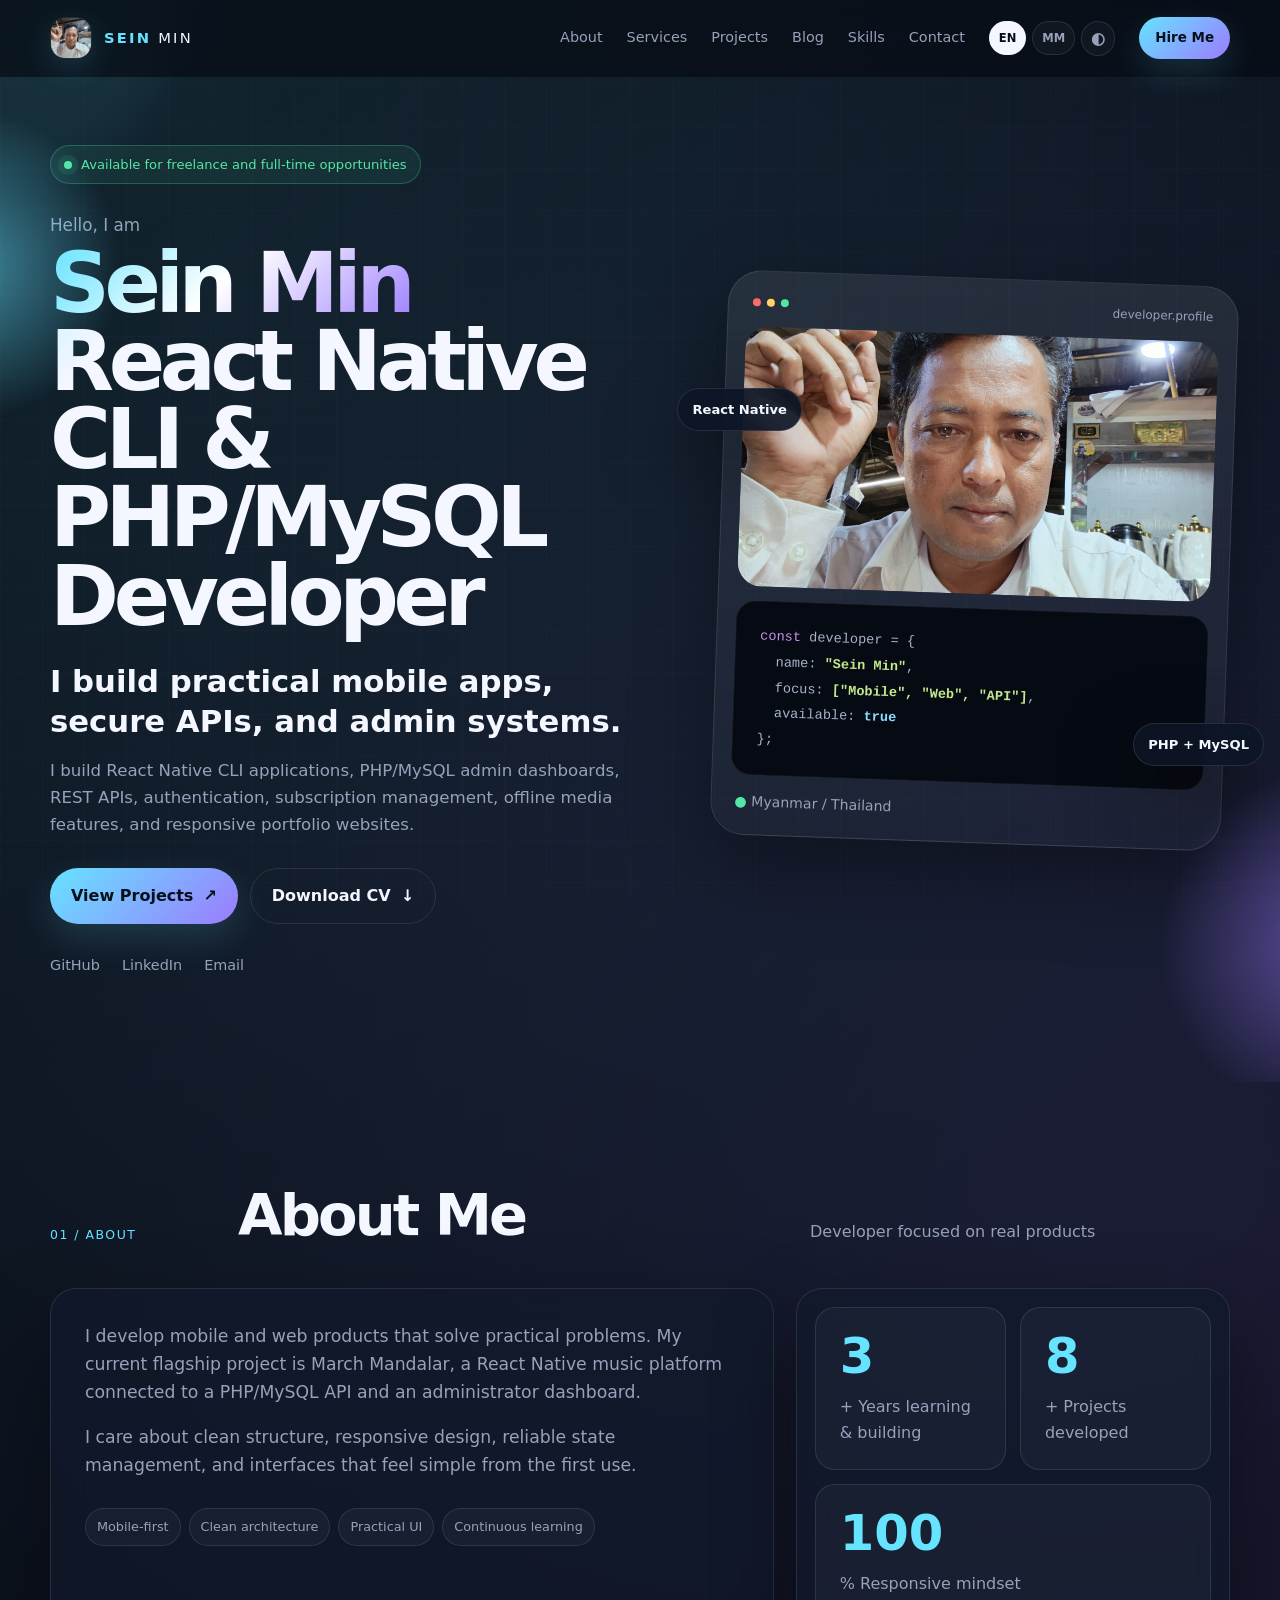
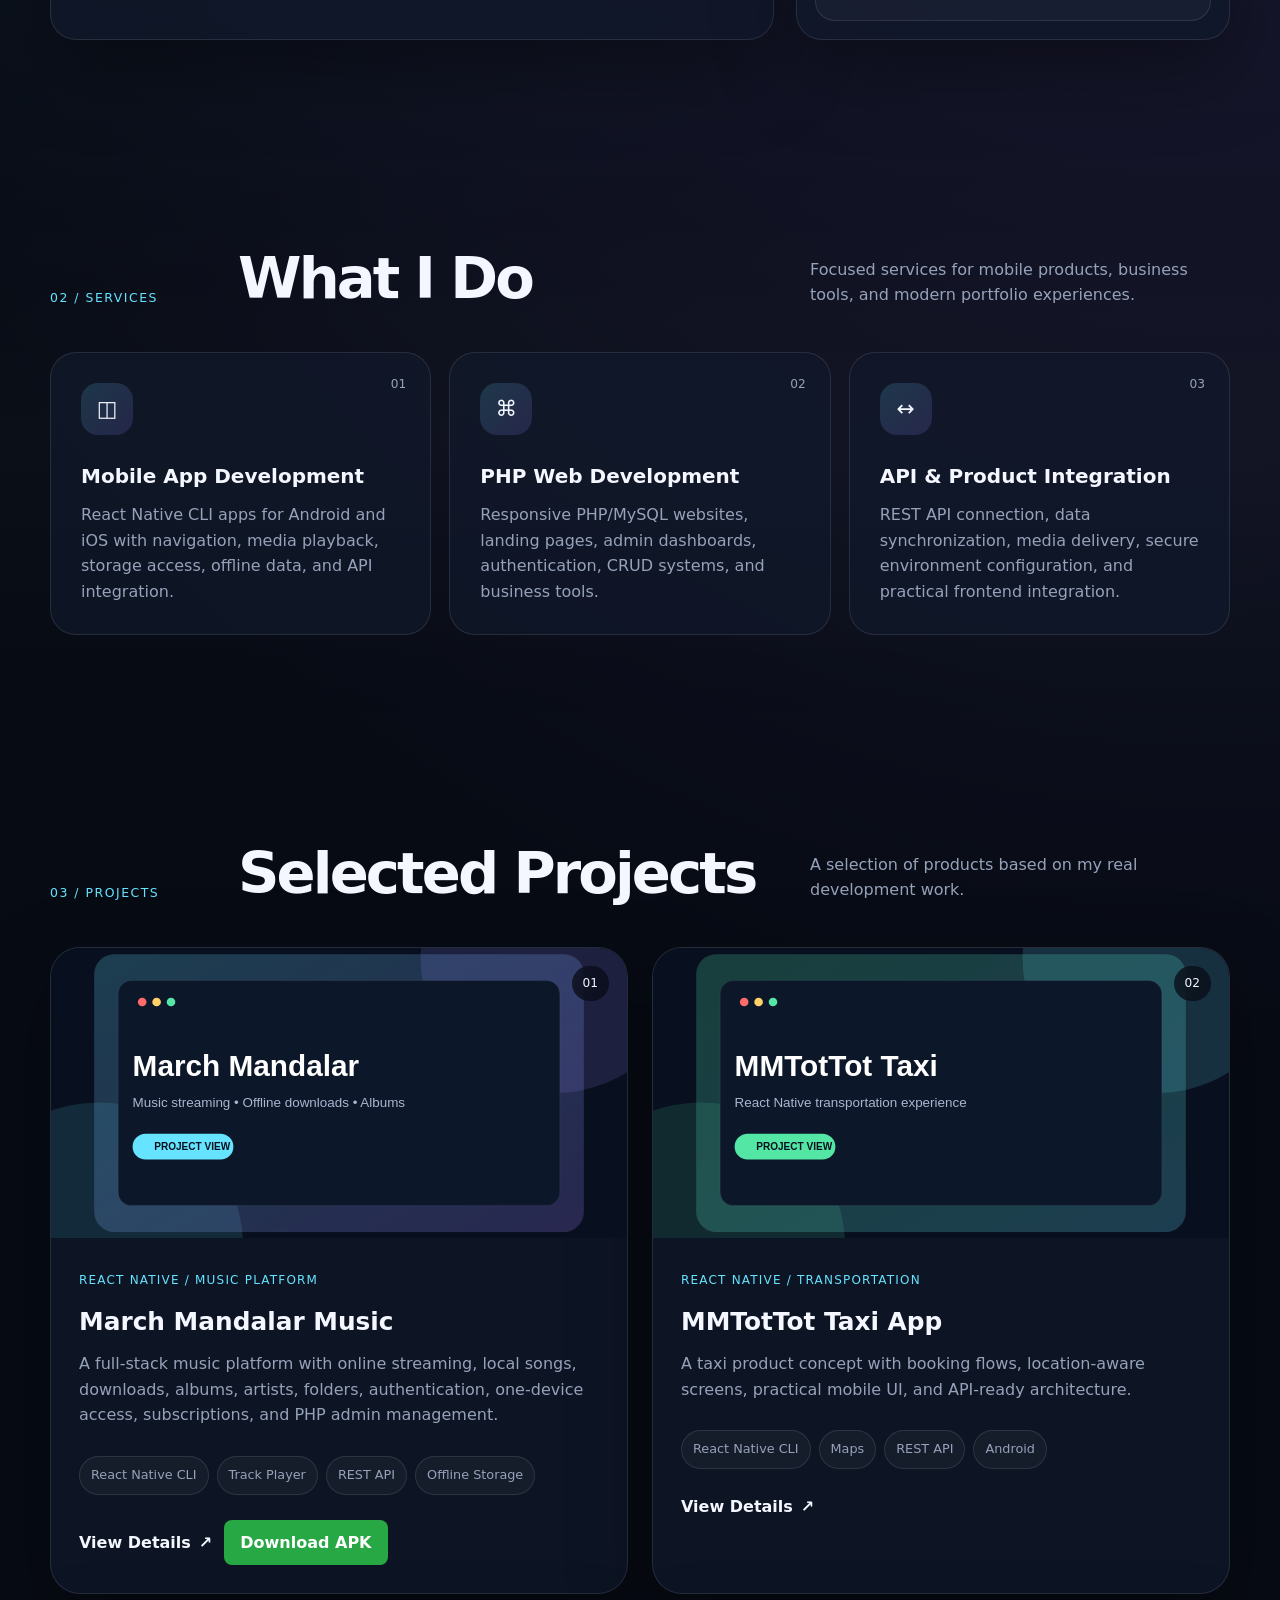
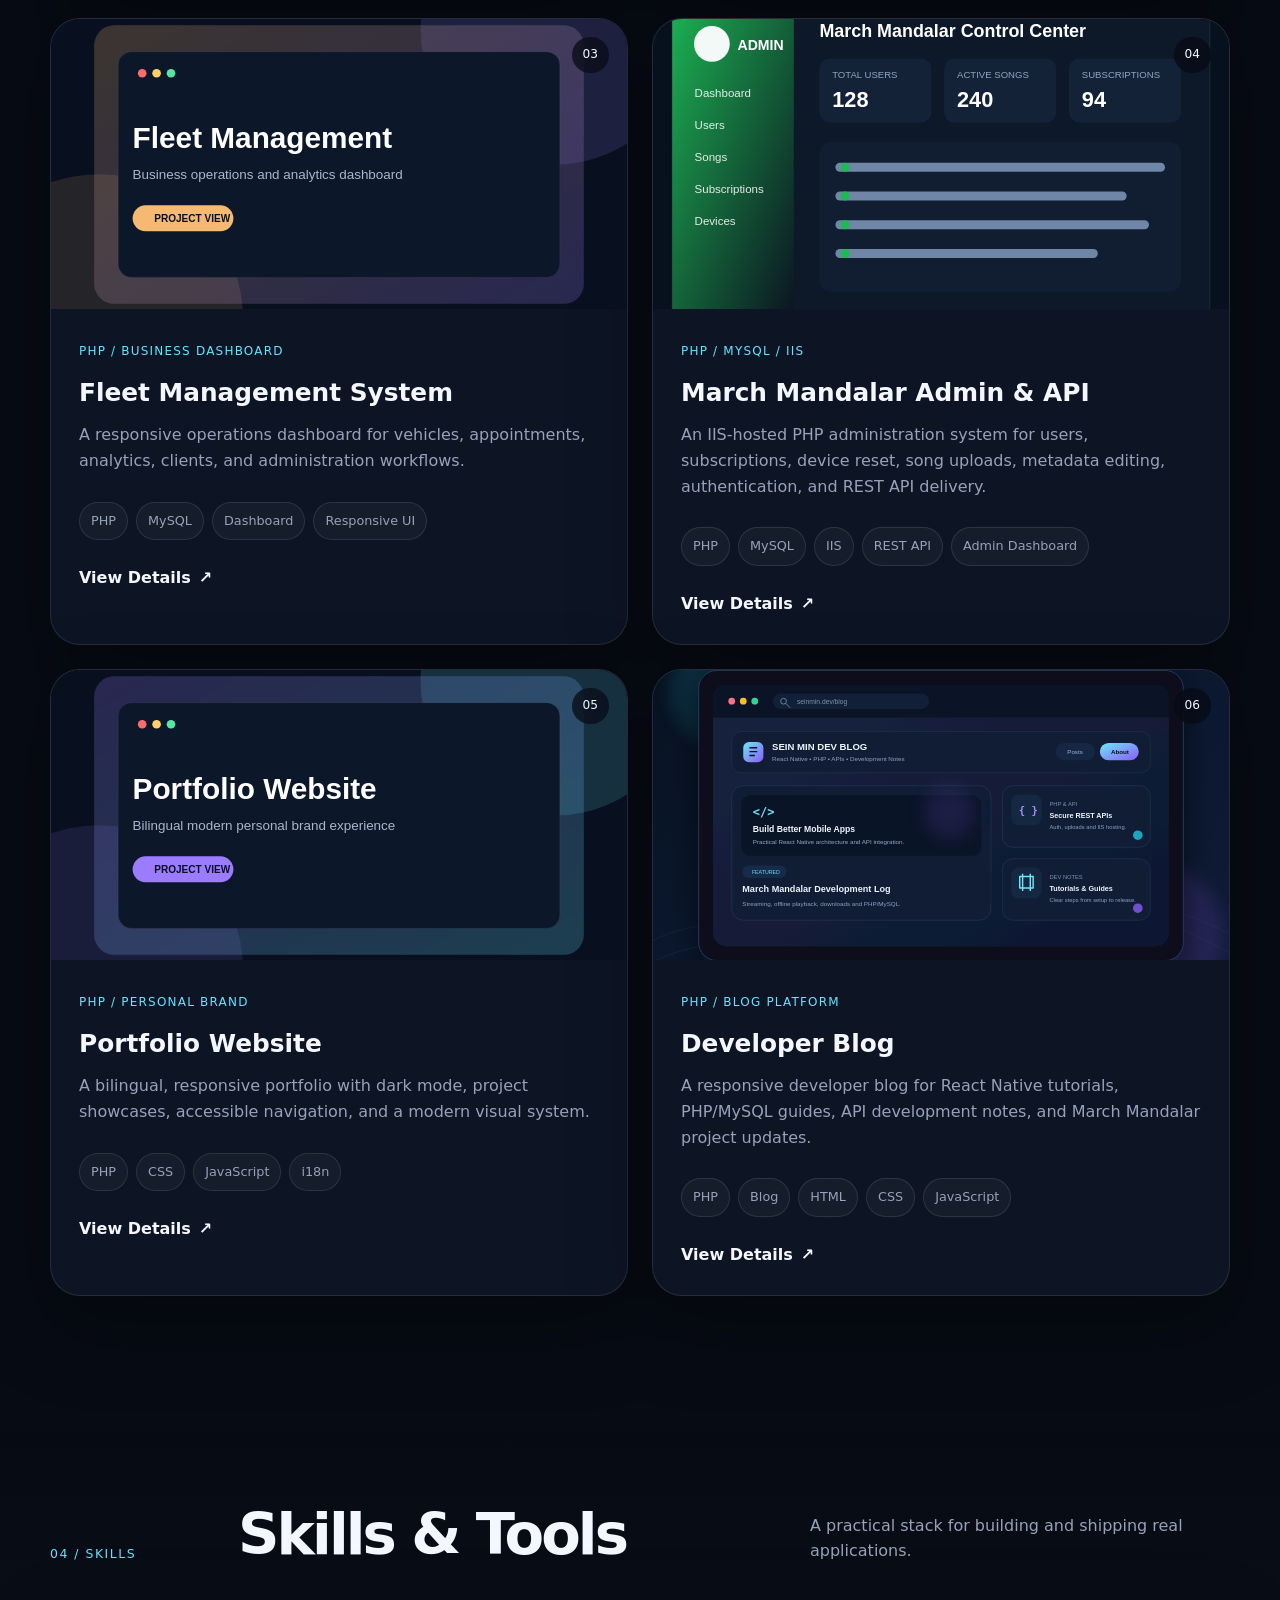
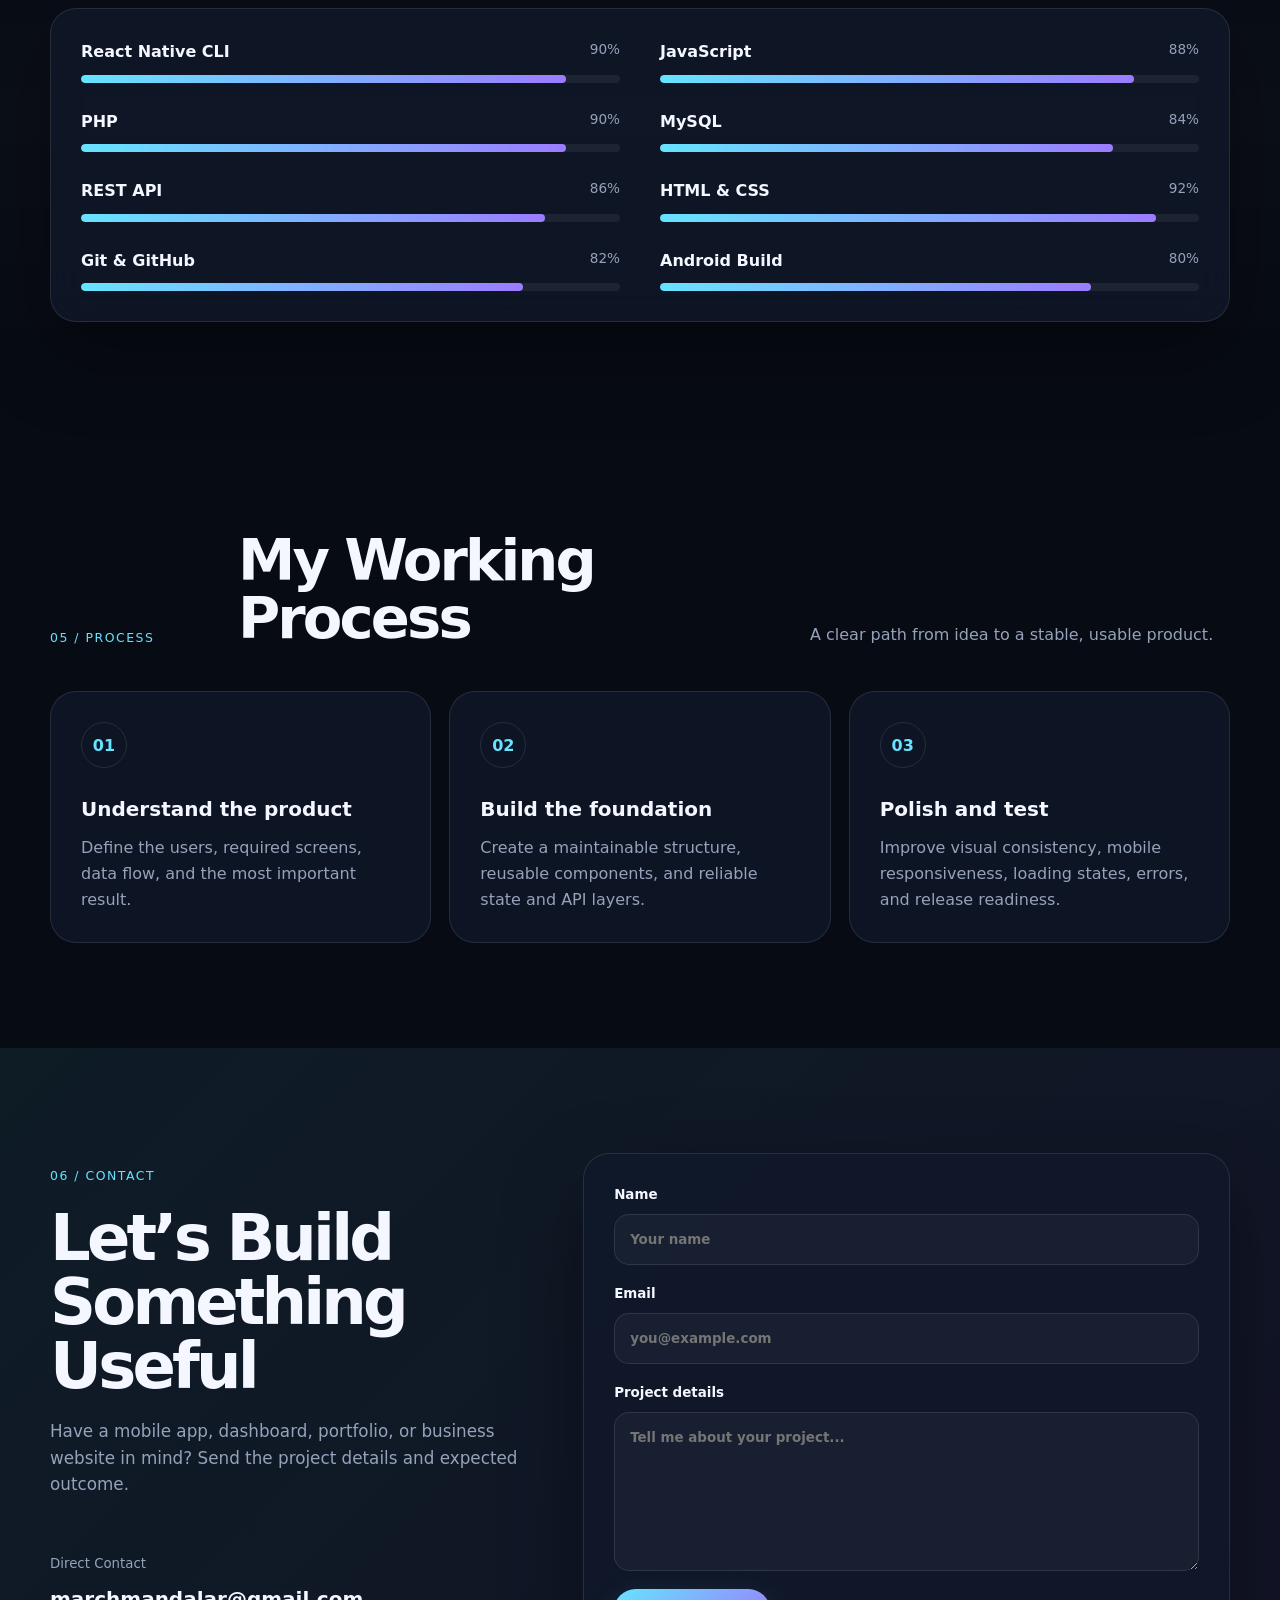
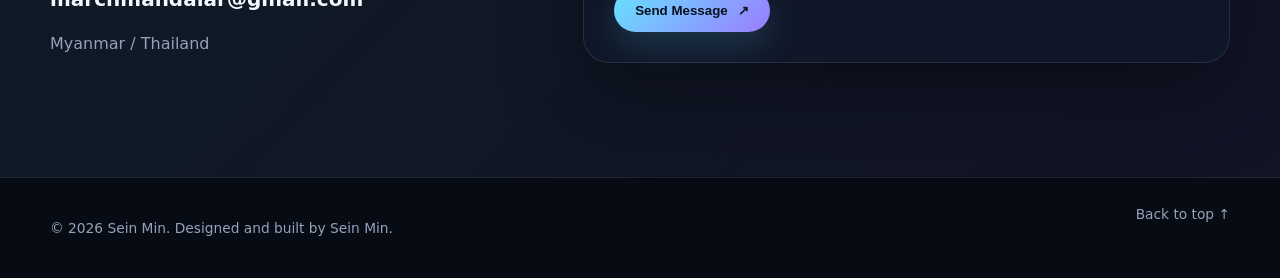
==== en.html @ 7fc7b50c "Initial portfolio website" ====
<!doctype html>
<html lang="en">
<head>
    <meta charset="utf-8">
    <meta name="viewport" content="width=device-width, initial-scale=1">
    <meta name="description" content="Sein Min - React Native and PHP developer portfolio.">
    <meta name="theme-color" content="#070b14">
    <title>Sein Min | Portfolio</title>
    <link rel="icon" href="assets/images/favicon.svg" type="image/svg+xml">
    <link rel="stylesheet" href="assets/css/style.css">
</head>
<body>
<div class="cursor-glow" aria-hidden="true"></div>
<div class="page-noise" aria-hidden="true"></div>
<header class="site-header" id="top">
    <div class="container nav-wrap">
        <a class="brand" href="#top" aria-label="Home">
            <span class="brand-avatar"><img src="assets/images/avatar.jpg" alt="Sein Min"></span>
            <span><strong>SEIN</strong> MIN</span>
        </a>
        <button class="menu-btn" type="button" aria-controls="mainNav" aria-expanded="false"><span></span><span></span><span></span><em>Menu</em></button>
        <nav class="main-nav" id="mainNav">
            <a href="#about">About</a>
            <a href="#services">Services</a>
            <a href="#projects">Projects</a>
            <a href="#projects">Blog</a>
            <a href="#skills">Skills</a>
            <a href="#contact">Contact</a>
            <div class="nav-tools">
                <a class="lang active" href="en.html">EN</a>
                <a class="lang " href="index.html">MM</a>
                <button class="theme-btn" id="themeBtn" type="button" aria-label="Theme">◐</button>
            </div>
            <a class="button button-small" href="#contact">Hire Me</a>
        </nav>
    </div>
</header>

<main>
    <section class="hero section-pad">
        <div class="hero-orb orb-one"></div><div class="hero-orb orb-two"></div>
        <div class="container hero-grid">
            <div class="hero-copy reveal">
                <div class="availability"><span></span>Available for freelance and full-time opportunities</div>
                <p class="hero-kicker">Hello, I am</p>
                <h1><span>Sein Min</span><br>React Native CLI &amp; PHP/MySQL Developer</h1>
                <h2>I build practical mobile apps, secure APIs, and admin systems.</h2>
                <p class="hero-description">I build React Native CLI applications, PHP/MySQL admin dashboards, REST APIs, authentication, subscription management, offline media features, and responsive portfolio websites.</p>
                <div class="hero-actions">
                    <a class="button" href="#projects">View Projects<span>↗</span></a>
                    <a class="button button-ghost" href="assets/files/sein-min-cv.txt" download>Download CV<span>↓</span></a>
                </div>
                <div class="social-row">
                    <a href="https://github.com" target="_blank" rel="noreferrer">GitHub</a>
                    <a href="https://www.linkedin.com" target="_blank" rel="noreferrer">LinkedIn</a>
                    <a href="mailto:marchmandalar@gmail.com">Email</a>
                </div>
            </div>
            <div class="hero-visual reveal delay-1">
                <div class="profile-card">
                    <div class="profile-top">
                        <span class="window-dots"><i></i><i></i><i></i></span>
                        <span>developer.profile</span>
                    </div>
                    <div class="profile-photo"><img src="assets/images/avatar.jpg" alt="Sein Min profile"></div>
                    <div class="code-card">
                        <p><span>const</span> developer = {</p>
                        <p>&nbsp;&nbsp;name: <b>"Sein Min"</b>,</p>
                        <p>&nbsp;&nbsp;focus: <b>["Mobile", "Web", "API"]</b>,</p>
                        <p>&nbsp;&nbsp;available: <strong>true</strong></p>
                        <p>};</p>
                    </div>
                    <div class="profile-location"><span>●</span> Myanmar / Thailand</div>
                </div>
                <div class="floating-chip chip-react">React Native</div>
                <div class="floating-chip chip-php">PHP + MySQL</div>
            </div>
        </div>
    </section>

    <section class="section-pad" id="about">
        <div class="container">
            <div class="section-heading reveal"><p>01 / About</p><h2>About Me</h2><span>Developer focused on real products</span></div>
            <div class="about-grid">
                <article class="glass-card about-copy reveal"><p>I develop mobile and web products that solve practical problems. My current flagship project is March Mandalar, a React Native music platform connected to a PHP/MySQL API and an administrator dashboard.</p><p>I care about clean structure, responsive design, reliable state management, and interfaces that feel simple from the first use.</p><div class="about-tags"><span>Mobile-first</span><span>Clean architecture</span><span>Practical UI</span><span>Continuous learning</span></div></article>
                <div class="stats-grid reveal delay-1">
                    <div class="stat-card"><strong data-count="3">0</strong><span>+ Years learning &amp; building</span></div>
                    <div class="stat-card"><strong data-count="8">0</strong><span>+ Projects developed</span></div>
                    <div class="stat-card wide"><strong data-count="100">0</strong><span>% Responsive mindset</span></div>
                </div>
            </div>
        </div>
    </section>

    <section class="section-pad section-tint" id="services">
        <div class="container"><div class="section-heading reveal"><p>02 / Services</p><h2>What I Do</h2><span>Focused services for mobile products, business tools, and modern portfolio experiences.</span></div>
            <div class="service-grid">
                <article class="service-card reveal"><div class="service-icon">◫</div><span>01</span><h3>Mobile App Development</h3><p>React Native CLI apps for Android and iOS with navigation, media playback, storage access, offline data, and API integration.</p></article>
                <article class="service-card reveal delay-1"><div class="service-icon">⌘</div><span>02</span><h3>PHP Web Development</h3><p>Responsive PHP/MySQL websites, landing pages, admin dashboards, authentication, CRUD systems, and business tools.</p></article>
                <article class="service-card reveal delay-2"><div class="service-icon">↔</div><span>03</span><h3>API &amp; Product Integration</h3><p>REST API connection, data synchronization, media delivery, secure environment configuration, and practical frontend integration.</p></article>
            </div>
        </div>
    </section>

    <section class="section-pad" id="projects">
        <div class="container"><div class="section-heading reveal"><p>03 / Projects</p><h2>Selected Projects</h2><span>A selection of products based on my real development work.</span></div>
            <div class="project-grid">
                            <article class="project-card reveal ">
                    <div class="project-image"><img src="assets/images/march-mandalar.svg" alt="March Mandalar Music preview"><div class="project-number">01</div></div>
                    <div class="project-content"><span class="project-category">React Native / Music Platform</span><h3>March Mandalar Music</h3><p>A full-stack music platform with online streaming, local songs, downloads, albums, artists, folders, authentication, one-device access, subscriptions, and PHP admin management.</p><div class="project-tags"><span>React Native CLI</span><span>Track Player</span><span>REST API</span><span>Offline Storage</span></div><a href="#contact">View Details <span>↗</span></a><a class="apk-btn" download href="assets/files/MarchPlayer.apk">Download APK</a></div>
                </article>
                            <article class="project-card reveal delay-1">
                    <div class="project-image"><img src="assets/images/mmtottot.svg" alt="MMTotTot Taxi App preview"><div class="project-number">02</div></div>
                    <div class="project-content"><span class="project-category">React Native / Transportation</span><h3>MMTotTot Taxi App</h3><p>A taxi product concept with booking flows, location-aware screens, practical mobile UI, and API-ready architecture.</p><div class="project-tags"><span>React Native CLI</span><span>Maps</span><span>REST API</span><span>Android</span></div><a href="#contact">View Details <span>↗</span></a></div>
                </article>
                            <article class="project-card reveal ">
                    <div class="project-image"><img src="assets/images/fleet.svg" alt="Fleet Management System preview"><div class="project-number">03</div></div>
                    <div class="project-content"><span class="project-category">PHP / Business Dashboard</span><h3>Fleet Management System</h3><p>A responsive operations dashboard for vehicles, appointments, analytics, clients, and administration workflows.</p><div class="project-tags"><span>PHP</span><span>MySQL</span><span>Dashboard</span><span>Responsive UI</span></div><a href="#contact">View Details <span>↗</span></a></div>
                </article>
                            <article class="project-card reveal delay-1">
                    <div class="project-image"><img src="assets/images/admin-dashboard.svg" alt="March Mandalar Admin &amp; API preview"><div class="project-number">04</div></div>
                    <div class="project-content"><span class="project-category">PHP / MySQL / IIS</span><h3>March Mandalar Admin &amp; API</h3><p>An IIS-hosted PHP administration system for users, subscriptions, device reset, song uploads, metadata editing, authentication, and REST API delivery.</p><div class="project-tags"><span>PHP</span><span>MySQL</span><span>IIS</span><span>REST API</span><span>Admin Dashboard</span></div><a href="#contact">View Details <span>↗</span></a></div>
                </article>
                            <article class="project-card reveal ">
                    <div class="project-image"><img src="assets/images/portfolio.svg" alt="Portfolio Website preview"><div class="project-number">05</div></div>
                    <div class="project-content"><span class="project-category">PHP / Personal Brand</span><h3>Portfolio Website</h3><p>A bilingual, responsive portfolio with dark mode, project showcases, accessible navigation, and a modern visual system.</p><div class="project-tags"><span>PHP</span><span>CSS</span><span>JavaScript</span><span>i18n</span></div><a href="#contact">View Details <span>↗</span></a></div>
                </article>
                            <article class="project-card reveal delay-1">
                    <div class="project-image"><img src="assets/images/blog.svg" alt="Developer Blog preview"><div class="project-number">06</div></div>
                    <div class="project-content"><span class="project-category">PHP / Blog Platform</span><h3>Developer Blog</h3><p>A responsive developer blog for React Native tutorials, PHP/MySQL guides, API development notes, and March Mandalar project updates.</p><div class="project-tags"><span>PHP</span><span>Blog</span><span>HTML</span><span>CSS</span><span>JavaScript</span></div><a href="#projects">View Details <span>↗</span></a></div>
                </article>
                        </div>
        </div>
    </section>

    <section class="section-pad section-tint" id="skills">
        <div class="container"><div class="section-heading reveal"><p>04 / Skills</p><h2>Skills &amp; Tools</h2><span>A practical stack for building and shipping real applications.</span></div>
            <div class="skills-panel reveal">
                <div class="skill-item"><div><strong>React Native CLI</strong><span>90%</span></div><div class="skill-track"><i data-width="90"></i></div></div><div class="skill-item"><div><strong>JavaScript</strong><span>88%</span></div><div class="skill-track"><i data-width="88"></i></div></div><div class="skill-item"><div><strong>PHP</strong><span>90%</span></div><div class="skill-track"><i data-width="90"></i></div></div><div class="skill-item"><div><strong>MySQL</strong><span>84%</span></div><div class="skill-track"><i data-width="84"></i></div></div><div class="skill-item"><div><strong>REST API</strong><span>86%</span></div><div class="skill-track"><i data-width="86"></i></div></div><div class="skill-item"><div><strong>HTML &amp; CSS</strong><span>92%</span></div><div class="skill-track"><i data-width="92"></i></div></div><div class="skill-item"><div><strong>Git &amp; GitHub</strong><span>82%</span></div><div class="skill-track"><i data-width="82"></i></div></div><div class="skill-item"><div><strong>Android Build</strong><span>80%</span></div><div class="skill-track"><i data-width="80"></i></div></div>            </div>
        </div>
    </section>

    <section class="section-pad">
        <div class="container"><div class="section-heading reveal"><p>05 / Process</p><h2>My Working Process</h2><span>A clear path from idea to a stable, usable product.</span></div>
            <div class="process-grid"><article class="process-card reveal"><b>01</b><h3>Understand the product</h3><p>Define the users, required screens, data flow, and the most important result.</p></article><article class="process-card reveal delay-1"><b>02</b><h3>Build the foundation</h3><p>Create a maintainable structure, reusable components, and reliable state and API layers.</p></article><article class="process-card reveal delay-2"><b>03</b><h3>Polish and test</h3><p>Improve visual consistency, mobile responsiveness, loading states, errors, and release readiness.</p></article></div>
        </div>
    </section>

    <section class="section-pad contact-section" id="contact">
        <div class="container contact-grid">
            <div class="contact-copy reveal"><p>06 / Contact</p><h2>Let’s Build Something Useful</h2><span>Have a mobile app, dashboard, portfolio, or business website in mind? Send the project details and expected outcome.</span><div class="direct-contact"><small>Direct Contact</small><a href="mailto:marchmandalar@gmail.com">marchmandalar@gmail.com</a><p>Myanmar / Thailand</p></div></div>
            <form class="contact-form reveal delay-1" action="mailto:marchmandalar@gmail.com" method="post" enctype="text/plain"><label>Name<input type="text" name="name" required placeholder="Your name"></label><label>Email<input type="email" name="email" required placeholder="you@example.com"></label><label>Project details<textarea name="message" rows="6" required placeholder="Tell me about your project..."></textarea></label><button class="button" type="submit">Send Message <span>↗</span></button></form>
        </div>
    </section>
</main>
<footer><div class="container footer-inner"><p>© 2026 Sein Min. Designed and built by Sein Min.</p><a href="#top">Back to top ↑</a></div></footer>
<script src="assets/js/app.js"></script>
</body>
</html>
---- assets/css/style.css ----
:root{--bg:#070b14;--bg2:#0b1120;--card:rgba(17,25,43,.72);--card2:#10182a;--text:#f4f7ff;--muted:#96a2ba;--line:rgba(255,255,255,.1);--primary:#66e3ff;--secondary:#9b7cff;--green:#53e6a5;--shadow:0 30px 80px rgba(0,0,0,.36);--radius:26px;--container:1180px}*{box-sizing:border-box}html{scroll-behavior:smooth}body{margin:0;background:radial-gradient(circle at 5% 0,rgba(102,227,255,.12),transparent 28%),radial-gradient(circle at 95% 18%,rgba(155,124,255,.13),transparent 26%),var(--bg);color:var(--text);font-family:Inter,"Segoe UI",system-ui,sans-serif;line-height:1.6;overflow-x:hidden}body.light{--bg:#edf4ff;--bg2:#e1ebfb;--card:rgba(255,255,255,.78);--card2:#fff;--text:#101b30;--muted:#586984;--line:rgba(16,27,48,.12);--shadow:0 24px 65px rgba(33,55,91,.14)}a{color:inherit;text-decoration:none}img{display:block;max-width:100%}.container{width:min(calc(100% - 32px),var(--container));margin:auto}.section-pad{padding:105px 0;position:relative}.page-noise{position:fixed;inset:0;pointer-events:none;opacity:.025;background-image:linear-gradient(rgba(255,255,255,.7) 1px,transparent 1px),linear-gradient(90deg,rgba(255,255,255,.7) 1px,transparent 1px);background-size:42px 42px;z-index:0}.cursor-glow{position:fixed;width:360px;height:360px;border-radius:50%;background:rgba(102,227,255,.055);filter:blur(18px);pointer-events:none;transform:translate(-50%,-50%);z-index:0}.site-header{position:fixed;top:0;left:0;right:0;z-index:50;background:rgba(7,11,20,.68);backdrop-filter:blur(20px);border-bottom:1px solid transparent;transition:.25s}.site-header.scrolled{border-color:var(--line);background:rgba(7,11,20,.88)}body.light .site-header,body.light .site-header.scrolled{background:rgba(237,244,255,.82)}.nav-wrap{min-height:76px;display:flex;align-items:center;justify-content:space-between;gap:24px}.brand{display:flex;align-items:center;gap:12px;font-size:.92rem;letter-spacing:.15em}.brand strong{color:var(--primary)}.brand-avatar{width:42px;height:42px;border-radius:15px;overflow:hidden;border:1px solid var(--line);box-shadow:0 10px 30px rgba(102,227,255,.16)}.brand-avatar img{width:100%;height:100%;object-fit:cover}.main-nav{display:flex;align-items:center;gap:24px}.main-nav>a:not(.button){font-size:.9rem;color:var(--muted);transition:.2s}.main-nav>a:hover{color:var(--text)}.nav-tools{display:flex;align-items:center;gap:6px}.lang,.theme-btn{border:1px solid var(--line);background:rgba(255,255,255,.035);color:var(--muted);border-radius:999px;padding:7px 9px;font-size:.72rem;font-weight:800}.lang.active{background:var(--text);color:var(--bg)}.theme-btn{cursor:pointer;font-size:1rem}.button{display:inline-flex;align-items:center;justify-content:center;gap:10px;border:0;border-radius:999px;padding:14px 21px;background:linear-gradient(135deg,var(--primary),var(--secondary));color:#08101c;font-weight:800;box-shadow:0 13px 35px rgba(102,227,255,.16);cursor:pointer;transition:transform .2s,box-shadow .2s}.button:hover{transform:translateY(-3px);box-shadow:0 18px 42px rgba(102,227,255,.24)}.button-small{padding:10px 16px!important;font-size:.84rem}.button-ghost{background:transparent;color:var(--text);border:1px solid var(--line);box-shadow:none}.menu-btn{display:none}.hero{min-height:100vh;display:flex;align-items:center;padding-top:145px;overflow:hidden}.hero-grid{display:grid;grid-template-columns:1.08fr .92fr;gap:70px;align-items:center}.hero-orb{position:absolute;border-radius:50%;filter:blur(4px);opacity:.55}.orb-one{width:330px;height:330px;background:radial-gradient(circle,var(--primary),transparent 67%);left:-200px;top:100px}.orb-two{width:380px;height:380px;background:radial-gradient(circle,var(--secondary),transparent 68%);right:-250px;bottom:-50px}.availability{display:inline-flex;align-items:center;gap:9px;border:1px solid rgba(83,230,165,.25);background:rgba(83,230,165,.08);color:var(--green);padding:8px 13px;border-radius:999px;font-size:.82rem}.availability span{width:8px;height:8px;border-radius:50%;background:var(--green);box-shadow:0 0 0 6px rgba(83,230,165,.1)}.hero-kicker{margin:28px 0 6px;color:var(--muted);font-size:1.05rem}.hero h1{font-size:clamp(3.2rem,6.5vw,6.3rem);line-height:.94;letter-spacing:-.065em;margin:0}.hero h1 span{background:linear-gradient(135deg,var(--primary),#fff 48%,var(--secondary));-webkit-background-clip:text;color:transparent}.hero h2{font-size:clamp(1.35rem,2.4vw,2rem);line-height:1.3;max-width:650px;margin:26px 0 12px}.hero-description{max-width:680px;color:var(--muted);font-size:1.04rem}.hero-actions{display:flex;gap:12px;flex-wrap:wrap;margin-top:30px}.social-row{display:flex;gap:22px;margin-top:30px;color:var(--muted);font-size:.9rem}.social-row a:hover{color:var(--primary)}.hero-visual{position:relative}.profile-card{position:relative;padding:18px;border:1px solid var(--line);background:linear-gradient(180deg,rgba(255,255,255,.08),rgba(255,255,255,.025));border-radius:34px;box-shadow:var(--shadow);transform:rotate(2deg)}.profile-top{display:flex;align-items:center;justify-content:space-between;padding:3px 6px 15px;color:var(--muted);font-size:.75rem}.window-dots{display:flex;gap:6px}.window-dots i{display:block;width:8px;height:8px;border-radius:50%;background:#ff6b6b}.window-dots i:nth-child(2){background:#ffd166}.window-dots i:nth-child(3){background:#53e6a5}.profile-photo{height:260px;border-radius:24px;overflow:hidden;background:linear-gradient(135deg,rgba(102,227,255,.25),rgba(155,124,255,.2))}.profile-photo img{width:100%;height:100%;object-fit:cover}.code-card{margin-top:14px;padding:20px;border-radius:20px;background:#060a12;border:1px solid rgba(255,255,255,.08);font-family:Consolas,monospace;font-size:.85rem;color:#a7b3ca}.code-card p{margin:4px}.code-card span{color:#c792ea}.code-card b{color:#c3e88d}.code-card strong{color:#89ddff}.profile-location{padding:15px 5px 4px;color:var(--muted);font-size:.88rem}.profile-location span{color:var(--green)}.floating-chip{position:absolute;padding:10px 14px;border-radius:999px;background:rgba(14,22,39,.92);border:1px solid var(--line);box-shadow:var(--shadow);font-size:.82rem;font-weight:800}.chip-react{left:-42px;top:110px}.chip-php{right:-34px;bottom:78px}.section-heading{display:grid;grid-template-columns:160px 1fr minmax(260px,420px);gap:28px;align-items:end;margin-bottom:44px}.section-heading p{margin:0;color:var(--primary);font-size:.78rem;letter-spacing:.12em;text-transform:uppercase}.section-heading h2{margin:0;font-size:clamp(2.2rem,4.5vw,4rem);letter-spacing:-.05em;line-height:1}.section-heading span{color:var(--muted)}.about-grid{display:grid;grid-template-columns:1.25fr .75fr;gap:22px}.glass-card,.stats-grid,.skills-panel{border:1px solid var(--line);background:var(--card);backdrop-filter:blur(18px);border-radius:var(--radius);box-shadow:var(--shadow)}.about-copy{padding:34px}.about-copy p{font-size:1.08rem;color:var(--muted);margin:0 0 18px}.about-tags,.project-tags{display:flex;flex-wrap:wrap;gap:8px;margin-top:28px}.about-tags span,.project-tags span{padding:8px 11px;border-radius:999px;border:1px solid var(--line);background:rgba(255,255,255,.035);font-size:.8rem;color:var(--muted)}.stats-grid{padding:18px;display:grid;grid-template-columns:1fr 1fr;gap:14px}.stat-card{min-height:160px;border-radius:20px;border:1px solid var(--line);background:rgba(255,255,255,.03);display:flex;flex-direction:column;justify-content:center;padding:24px}.stat-card.wide{grid-column:1/-1;min-height:120px}.stat-card strong{font-size:3.1rem;line-height:1;color:var(--primary)}.stat-card span{margin-top:12px;color:var(--muted)}.section-tint{background:linear-gradient(180deg,transparent,rgba(255,255,255,.018),transparent)}.service-grid,.process-grid{display:grid;grid-template-columns:repeat(3,1fr);gap:18px}.service-card,.process-card{position:relative;padding:30px;border-radius:var(--radius);border:1px solid var(--line);background:var(--card);overflow:hidden;transition:.25s}.service-card:hover,.process-card:hover{transform:translateY(-7px);border-color:rgba(102,227,255,.3)}.service-card>span{position:absolute;right:24px;top:22px;color:var(--muted);font-size:.76rem}.service-icon{width:52px;height:52px;border-radius:17px;display:grid;place-items:center;background:linear-gradient(135deg,rgba(102,227,255,.16),rgba(155,124,255,.16));font-size:1.35rem}.service-card h3,.process-card h3{font-size:1.25rem;margin:25px 0 10px}.service-card p,.process-card p{color:var(--muted);margin:0}.project-grid{display:grid;grid-template-columns:1fr 1fr;gap:24px}.project-card{border:1px solid var(--line);border-radius:30px;background:var(--card);overflow:hidden;box-shadow:var(--shadow);transition:.25s}.project-card:hover{transform:translateY(-6px);border-color:rgba(102,227,255,.3)}.project-image{height:290px;position:relative;overflow:hidden;background:var(--card2)}.project-image img{width:100%;height:100%;object-fit:cover;transition:transform .5s}.project-card:hover .project-image img{transform:scale(1.035)}.project-number{position:absolute;right:18px;top:18px;border-radius:999px;padding:8px 11px;background:rgba(7,11,20,.72);backdrop-filter:blur(10px);font-size:.76rem}.project-content{padding:28px}.project-category{color:var(--primary);font-size:.75rem;text-transform:uppercase;letter-spacing:.1em}.project-content h3{font-size:1.55rem;margin:10px 0}.project-content p{color:var(--muted);margin:0}.project-content a{display:inline-flex;gap:8px;margin-top:25px;font-weight:800}.project-content a:hover{color:var(--primary)}.skills-panel{padding:30px;display:grid;grid-template-columns:1fr 1fr;gap:26px 40px}.skill-item>div:first-child{display:flex;justify-content:space-between;margin-bottom:10px}.skill-item span{color:var(--muted);font-size:.85rem}.skill-track{height:8px;border-radius:999px;background:rgba(255,255,255,.06);overflow:hidden}.skill-track i{display:block;width:0;height:100%;border-radius:inherit;background:linear-gradient(90deg,var(--primary),var(--secondary));transition:width 1.2s cubic-bezier(.2,.8,.2,1)}.process-card b{display:inline-flex;width:46px;height:46px;border-radius:50%;align-items:center;justify-content:center;border:1px solid var(--line);color:var(--primary)}.contact-section{background:linear-gradient(135deg,rgba(102,227,255,.08),rgba(155,124,255,.08))}.contact-grid{display:grid;grid-template-columns:.85fr 1.15fr;gap:55px;align-items:start}.contact-copy>p{color:var(--primary);font-size:.78rem;letter-spacing:.12em;text-transform:uppercase}.contact-copy h2{font-size:clamp(2.5rem,5vw,4.8rem);line-height:1;letter-spacing:-.06em;margin:20px 0}.contact-copy>span{color:var(--muted);font-size:1.05rem}.direct-contact{margin-top:55px}.direct-contact small{display:block;color:var(--muted);margin-bottom:8px}.direct-contact a{font-size:1.25rem;font-weight:800}.direct-contact a:hover{color:var(--primary)}.direct-contact p{color:var(--muted)}.contact-form{display:grid;gap:18px;padding:30px;border-radius:var(--radius);background:var(--card);border:1px solid var(--line);box-shadow:var(--shadow)}.contact-form label{display:grid;gap:8px;font-size:.84rem;font-weight:700}.contact-form input,.contact-form textarea{width:100%;border:1px solid var(--line);background:rgba(255,255,255,.035);border-radius:15px;padding:14px 15px;color:var(--text);font:inherit;outline:none}.contact-form input:focus,.contact-form textarea:focus{border-color:var(--primary);box-shadow:0 0 0 4px rgba(102,227,255,.08)}.contact-form .button{justify-self:start}footer{padding:25px 0;border-top:1px solid var(--line)}.footer-inner{display:flex;justify-content:space-between;gap:20px;color:var(--muted);font-size:.86rem}.footer-inner a:hover{color:var(--primary)}.reveal{opacity:0;transform:translateY(24px);transition:opacity .75s,transform .75s}.reveal.visible{opacity:1;transform:none}.delay-1{transition-delay:.12s}.delay-2{transition-delay:.24s}@media(max-width:980px){.main-nav{position:absolute;top:76px;left:16px;right:16px;display:none;flex-direction:column;align-items:stretch;padding:20px;background:var(--card2);border:1px solid var(--line);border-radius:22px;box-shadow:var(--shadow)}.main-nav.open{display:flex}.main-nav>a,.nav-tools{text-align:center;justify-content:center}.menu-btn{display:flex;align-items:center;flex-direction:column;gap:4px;border:0;background:none;color:var(--text);cursor:pointer}.menu-btn span{width:24px;height:2px;background:currentColor}.menu-btn em{font-size:.62rem;font-style:normal;color:var(--muted)}.hero-grid,.about-grid,.contact-grid{grid-template-columns:1fr}.hero-copy{text-align:center}.availability{justify-content:center}.hero-description{margin-left:auto;margin-right:auto}.hero-actions,.social-row{justify-content:center}.hero-visual{max-width:560px;margin:15px auto 0}.section-heading{grid-template-columns:1fr;gap:10px}.service-grid,.process-grid{grid-template-columns:1fr}.skills-panel{grid-template-columns:1fr}.project-image{height:250px}}@media(max-width:680px){.section-pad{padding:78px 0}.hero{padding-top:125px}.hero-grid{gap:45px}.hero h1{font-size:clamp(2.8rem,15vw,4.4rem)}.project-grid{grid-template-columns:1fr}.profile-card{transform:none}.floating-chip{display:none}.stats-grid{grid-template-columns:1fr}.stat-card.wide{grid-column:auto}.footer-inner{flex-direction:column;text-align:center}.section-heading h2{font-size:2.55rem}.project-image{height:220px}}

.apk-btn{display:inline-block;margin-left:12px;padding:10px 16px;border-radius:8px;background:#28a745;color:#fff;text-decoration:none;font-weight:600}
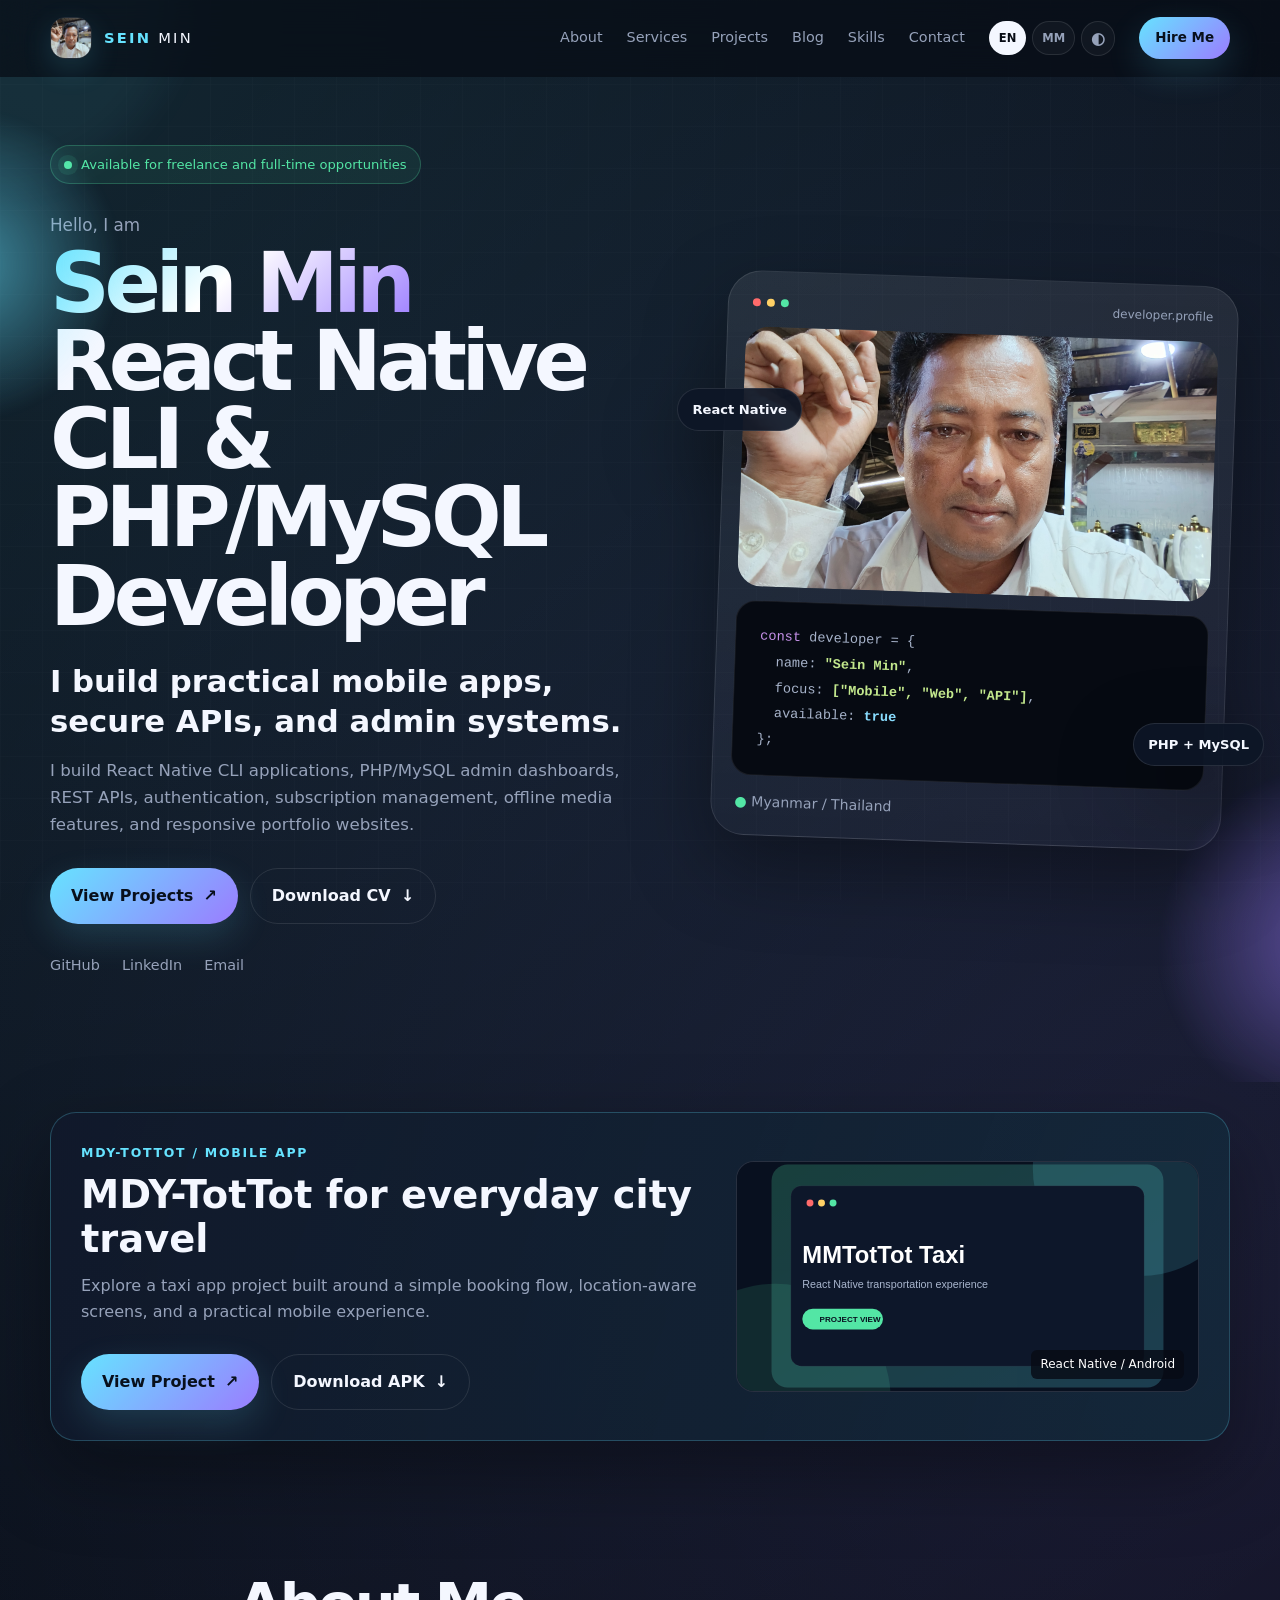
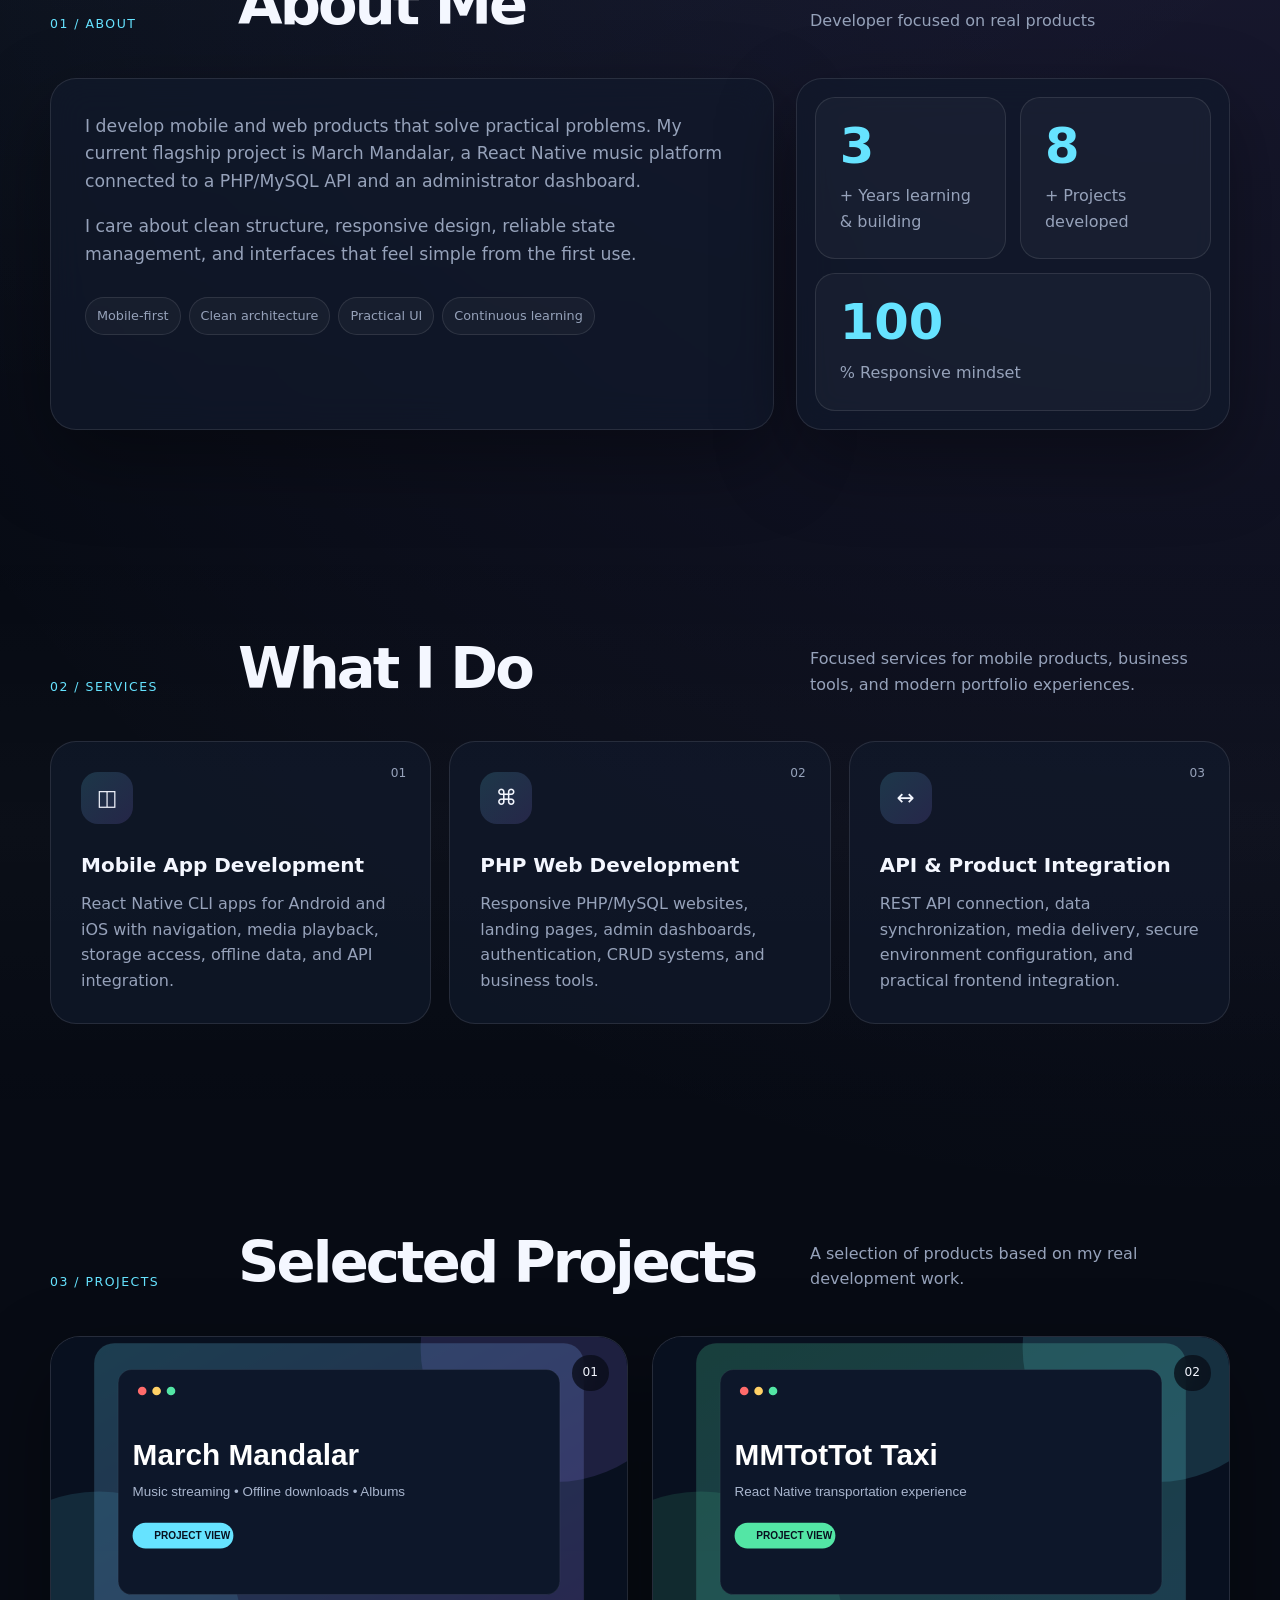
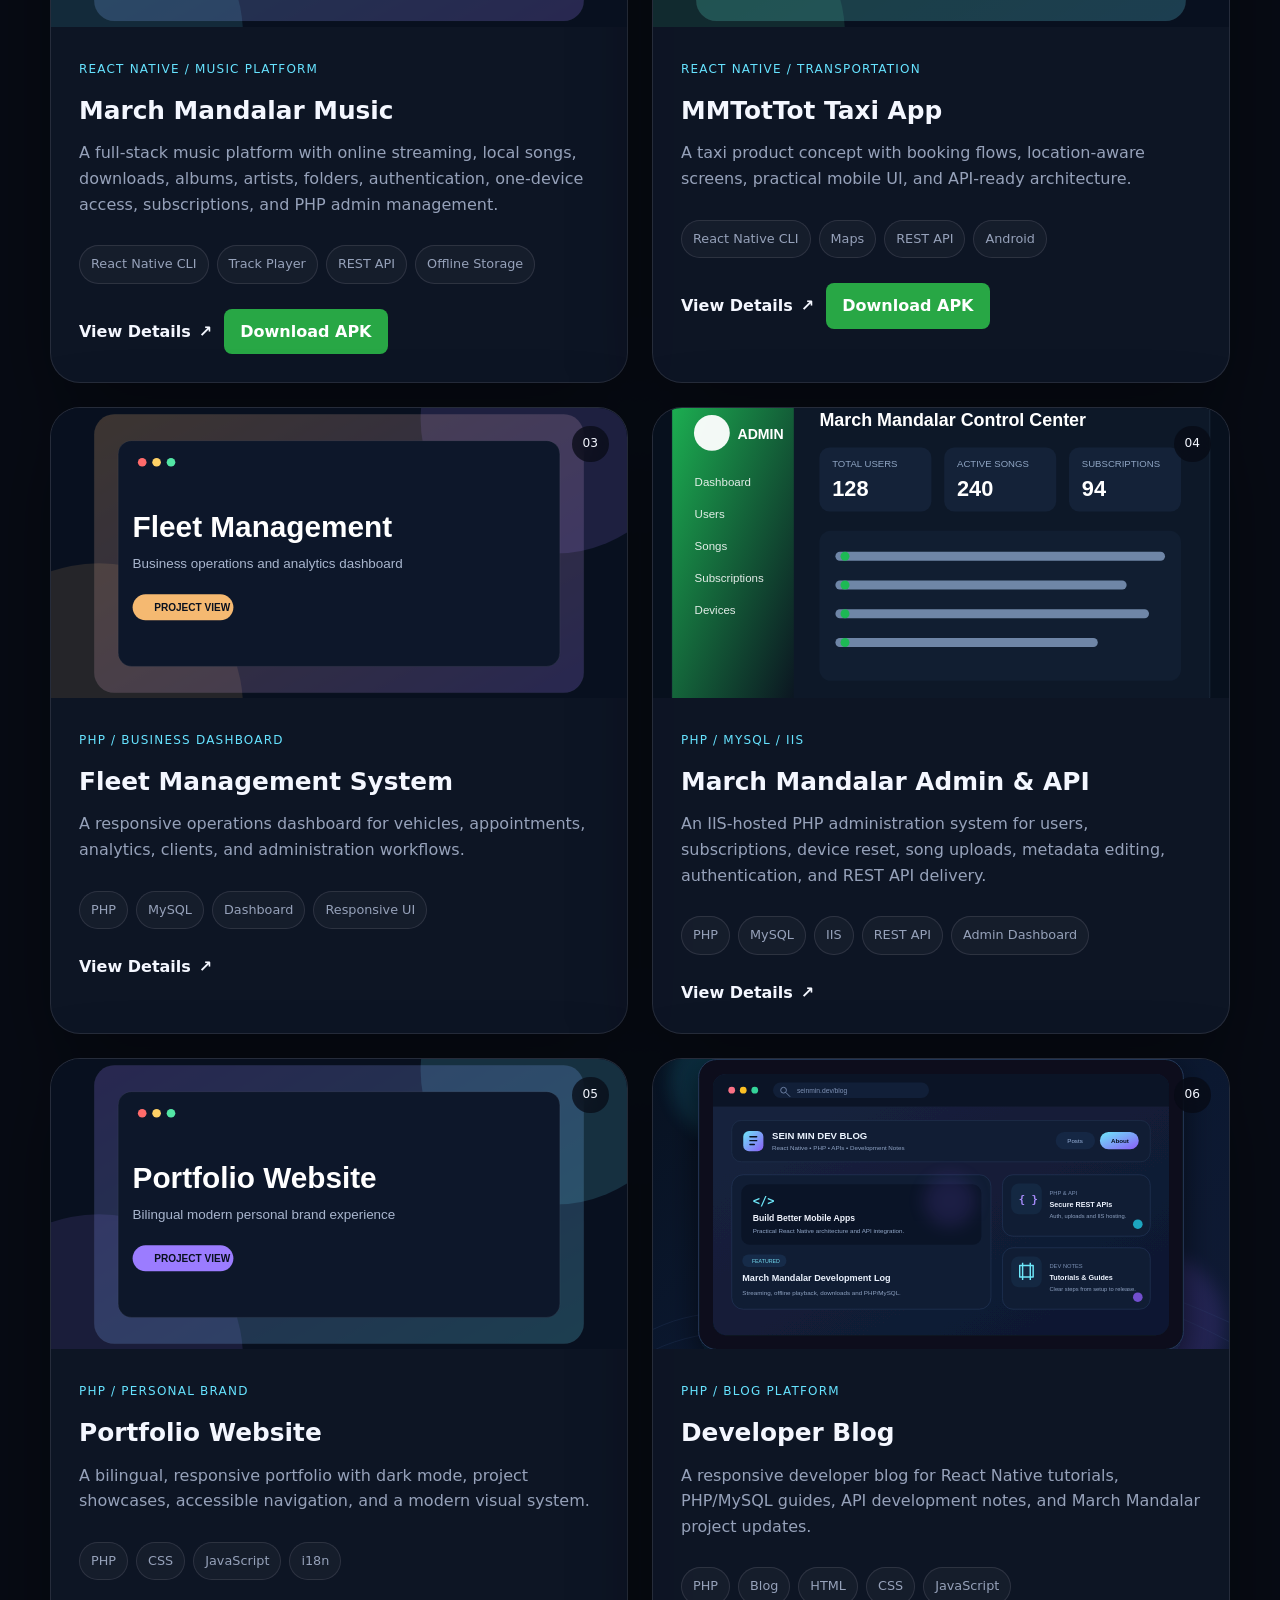
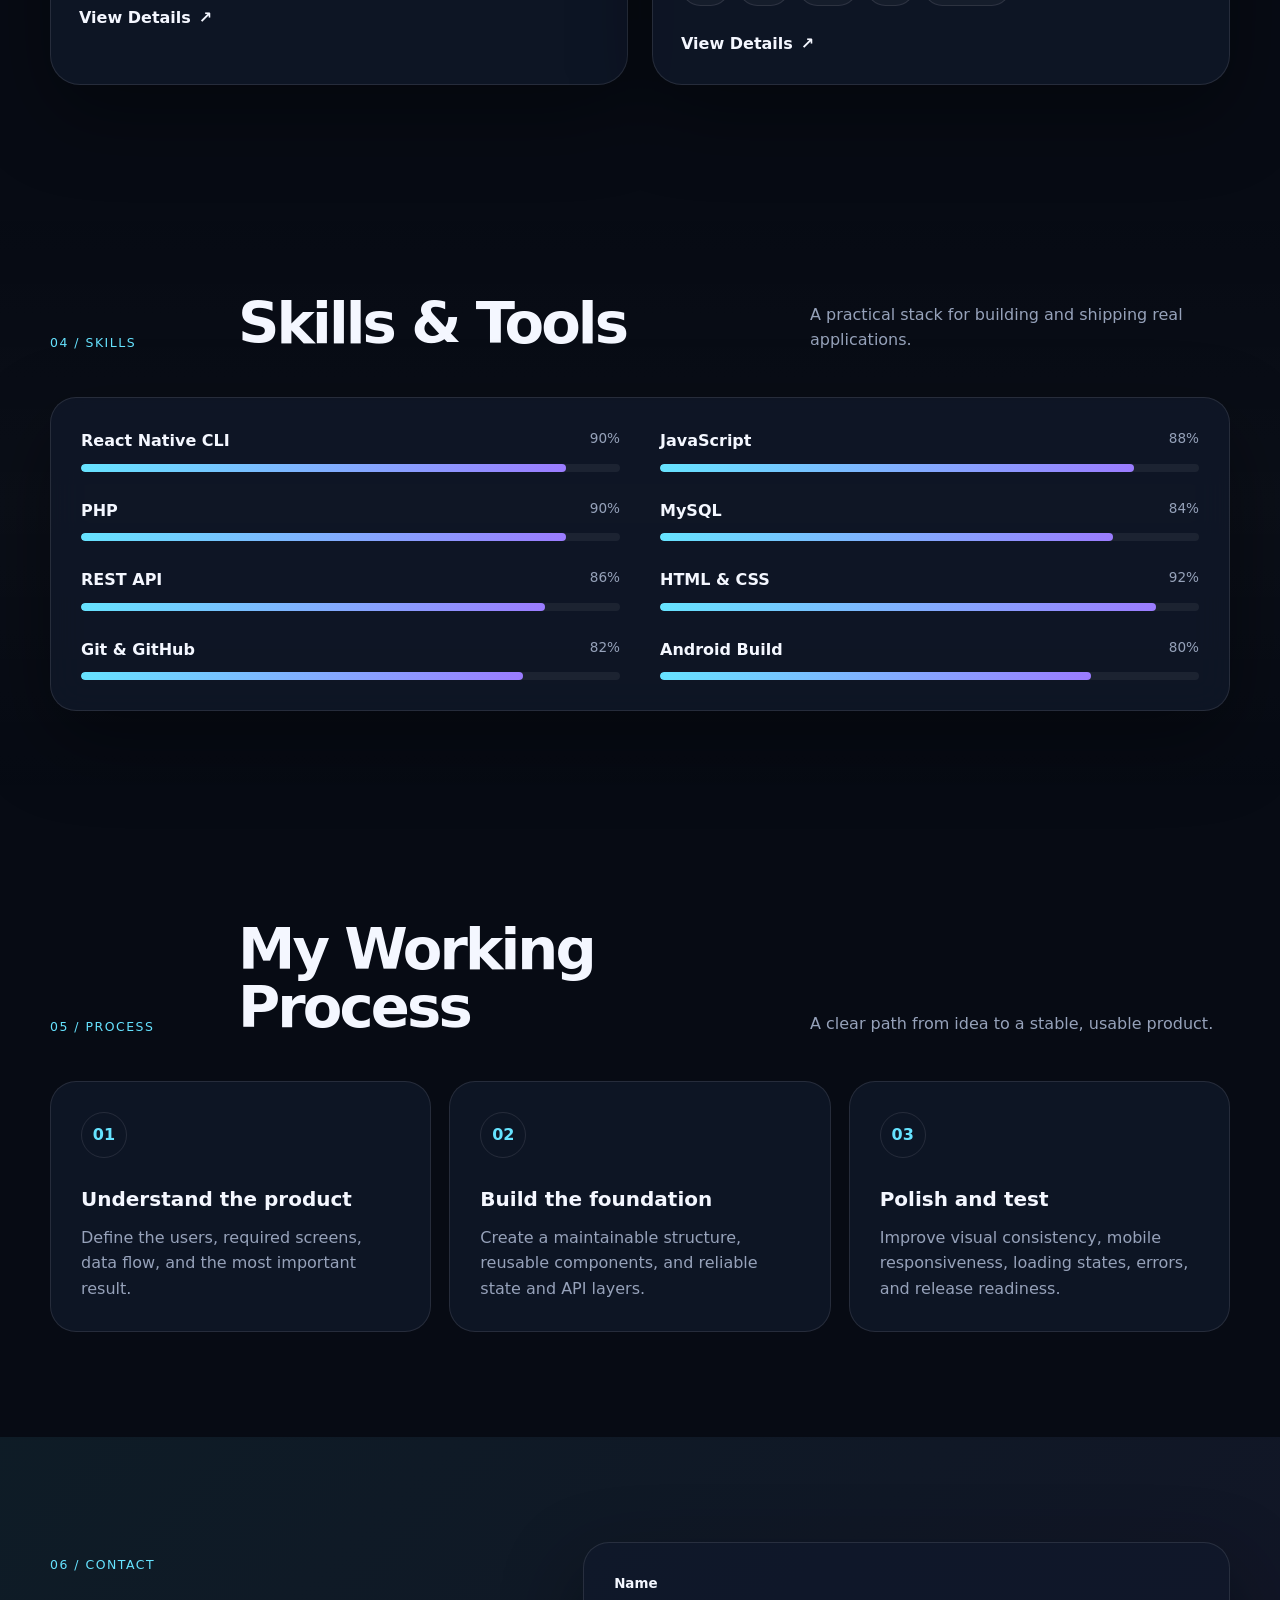
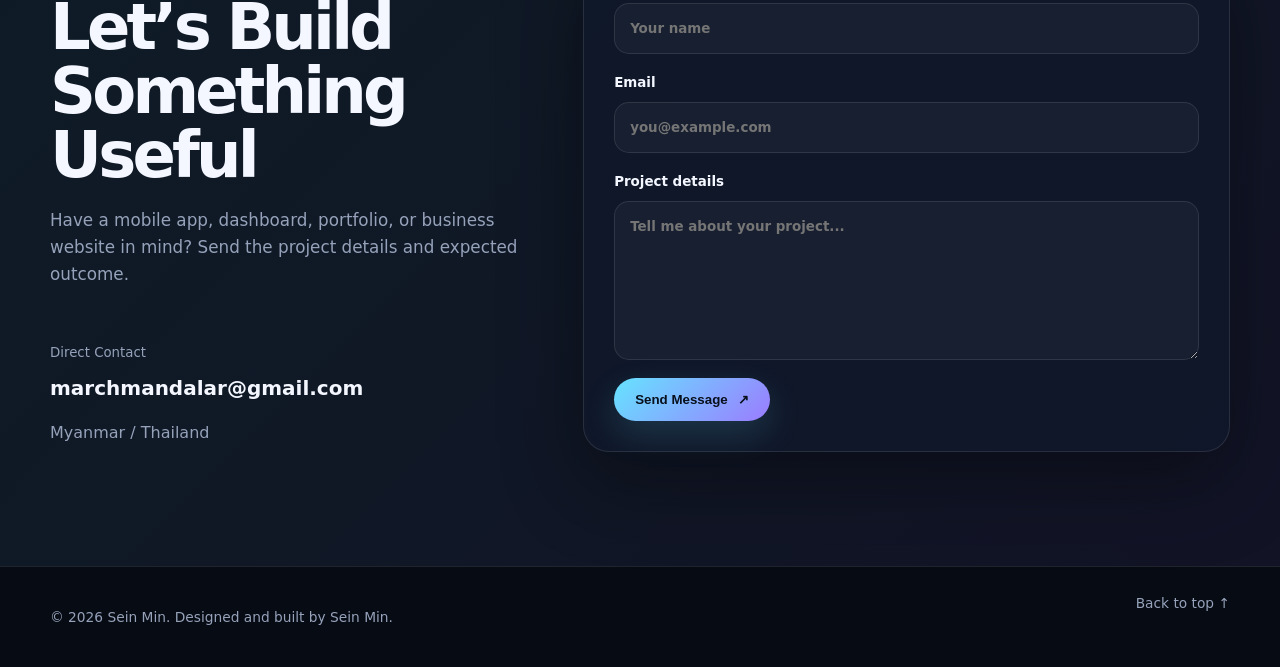
==== commit 02df9512: "Add MDY-TotTot promotion and APK download" ====
--- a/en.html
+++ b/en.html
@@ -78,6 +78,21 @@
         </div>
     </section>
 
+    <section class="promo-banner section-pad" aria-labelledby="mmdy-promo-title">
+        <div class="container promo-grid">
+            <div class="promo-copy reveal">
+                <p class="promo-label">MDY-TotTot / Mobile App</p>
+                <h2 id="mmdy-promo-title">MDY-TotTot for everyday city travel</h2>
+                <p>Explore a taxi app project built around a simple booking flow, location-aware screens, and a practical mobile experience.</p>
+                <div class="hero-actions"><a class="button" href="#projects">View Project <span>↗</span></a><a class="button button-ghost" href="assets/files/MM-TotTot.apk" download>Download APK <span>↓</span></a></div>
+            </div>
+            <div class="promo-art reveal delay-1">
+                <img src="assets/images/mmtottot.svg" alt="MDY-TotTot Taxi App preview">
+                <span>React Native / Android</span>
+            </div>
+        </div>
+    </section>
+
     <section class="section-pad" id="about">
         <div class="container">
             <div class="section-heading reveal"><p>01 / About</p><h2>About Me</h2><span>Developer focused on real products</span></div>
@@ -111,7 +126,7 @@
                 </article>
                             <article class="project-card reveal delay-1">
                     <div class="project-image"><img src="assets/images/mmtottot.svg" alt="MMTotTot Taxi App preview"><div class="project-number">02</div></div>
-                    <div class="project-content"><span class="project-category">React Native / Transportation</span><h3>MMTotTot Taxi App</h3><p>A taxi product concept with booking flows, location-aware screens, practical mobile UI, and API-ready architecture.</p><div class="project-tags"><span>React Native CLI</span><span>Maps</span><span>REST API</span><span>Android</span></div><a href="#contact">View Details <span>↗</span></a></div>
+                    <div class="project-content"><span class="project-category">React Native / Transportation</span><h3>MMTotTot Taxi App</h3><p>A taxi product concept with booking flows, location-aware screens, practical mobile UI, and API-ready architecture.</p><div class="project-tags"><span>React Native CLI</span><span>Maps</span><span>REST API</span><span>Android</span></div><a href="#contact">View Details <span>↗</span></a><a class="apk-btn" download href="assets/files/MM-TotTot.apk">Download APK</a></div>
                 </article>
                             <article class="project-card reveal ">
                     <div class="project-image"><img src="assets/images/fleet.svg" alt="Fleet Management System preview"><div class="project-number">03</div></div>
--- a/assets/css/style.css
+++ b/assets/css/style.css
@@ -1,3 +1,3 @@
 :root{--bg:#070b14;--bg2:#0b1120;--card:rgba(17,25,43,.72);--card2:#10182a;--text:#f4f7ff;--muted:#96a2ba;--line:rgba(255,255,255,.1);--primary:#66e3ff;--secondary:#9b7cff;--green:#53e6a5;--shadow:0 30px 80px rgba(0,0,0,.36);--radius:26px;--container:1180px}*{box-sizing:border-box}html{scroll-behavior:smooth}body{margin:0;background:radial-gradient(circle at 5% 0,rgba(102,227,255,.12),transparent 28%),radial-gradient(circle at 95% 18%,rgba(155,124,255,.13),transparent 26%),var(--bg);color:var(--text);font-family:Inter,"Segoe UI",system-ui,sans-serif;line-height:1.6;overflow-x:hidden}body.light{--bg:#edf4ff;--bg2:#e1ebfb;--card:rgba(255,255,255,.78);--card2:#fff;--text:#101b30;--muted:#586984;--line:rgba(16,27,48,.12);--shadow:0 24px 65px rgba(33,55,91,.14)}a{color:inherit;text-decoration:none}img{display:block;max-width:100%}.container{width:min(calc(100% - 32px),var(--container));margin:auto}.section-pad{padding:105px 0;position:relative}.page-noise{position:fixed;inset:0;pointer-events:none;opacity:.025;background-image:linear-gradient(rgba(255,255,255,.7) 1px,transparent 1px),linear-gradient(90deg,rgba(255,255,255,.7) 1px,transparent 1px);background-size:42px 42px;z-index:0}.cursor-glow{position:fixed;width:360px;height:360px;border-radius:50%;background:rgba(102,227,255,.055);filter:blur(18px);pointer-events:none;transform:translate(-50%,-50%);z-index:0}.site-header{position:fixed;top:0;left:0;right:0;z-index:50;background:rgba(7,11,20,.68);backdrop-filter:blur(20px);border-bottom:1px solid transparent;transition:.25s}.site-header.scrolled{border-color:var(--line);background:rgba(7,11,20,.88)}body.light .site-header,body.light .site-header.scrolled{background:rgba(237,244,255,.82)}.nav-wrap{min-height:76px;display:flex;align-items:center;justify-content:space-between;gap:24px}.brand{display:flex;align-items:center;gap:12px;font-size:.92rem;letter-spacing:.15em}.brand strong{color:var(--primary)}.brand-avatar{width:42px;height:42px;border-radius:15px;overflow:hidden;border:1px solid var(--line);box-shadow:0 10px 30px rgba(102,227,255,.16)}.brand-avatar img{width:100%;height:100%;object-fit:cover}.main-nav{display:flex;align-items:center;gap:24px}.main-nav>a:not(.button){font-size:.9rem;color:var(--muted);transition:.2s}.main-nav>a:hover{color:var(--text)}.nav-tools{display:flex;align-items:center;gap:6px}.lang,.theme-btn{border:1px solid var(--line);background:rgba(255,255,255,.035);color:var(--muted);border-radius:999px;padding:7px 9px;font-size:.72rem;font-weight:800}.lang.active{background:var(--text);color:var(--bg)}.theme-btn{cursor:pointer;font-size:1rem}.button{display:inline-flex;align-items:center;justify-content:center;gap:10px;border:0;border-radius:999px;padding:14px 21px;background:linear-gradient(135deg,var(--primary),var(--secondary));color:#08101c;font-weight:800;box-shadow:0 13px 35px rgba(102,227,255,.16);cursor:pointer;transition:transform .2s,box-shadow .2s}.button:hover{transform:translateY(-3px);box-shadow:0 18px 42px rgba(102,227,255,.24)}.button-small{padding:10px 16px!important;font-size:.84rem}.button-ghost{background:transparent;color:var(--text);border:1px solid var(--line);box-shadow:none}.menu-btn{display:none}.hero{min-height:100vh;display:flex;align-items:center;padding-top:145px;overflow:hidden}.hero-grid{display:grid;grid-template-columns:1.08fr .92fr;gap:70px;align-items:center}.hero-orb{position:absolute;border-radius:50%;filter:blur(4px);opacity:.55}.orb-one{width:330px;height:330px;background:radial-gradient(circle,var(--primary),transparent 67%);left:-200px;top:100px}.orb-two{width:380px;height:380px;background:radial-gradient(circle,var(--secondary),transparent 68%);right:-250px;bottom:-50px}.availability{display:inline-flex;align-items:center;gap:9px;border:1px solid rgba(83,230,165,.25);background:rgba(83,230,165,.08);color:var(--green);padding:8px 13px;border-radius:999px;font-size:.82rem}.availability span{width:8px;height:8px;border-radius:50%;background:var(--green);box-shadow:0 0 0 6px rgba(83,230,165,.1)}.hero-kicker{margin:28px 0 6px;color:var(--muted);font-size:1.05rem}.hero h1{font-size:clamp(3.2rem,6.5vw,6.3rem);line-height:.94;letter-spacing:-.065em;margin:0}.hero h1 span{background:linear-gradient(135deg,var(--primary),#fff 48%,var(--secondary));-webkit-background-clip:text;color:transparent}.hero h2{font-size:clamp(1.35rem,2.4vw,2rem);line-height:1.3;max-width:650px;margin:26px 0 12px}.hero-description{max-width:680px;color:var(--muted);font-size:1.04rem}.hero-actions{display:flex;gap:12px;flex-wrap:wrap;margin-top:30px}.social-row{display:flex;gap:22px;margin-top:30px;color:var(--muted);font-size:.9rem}.social-row a:hover{color:var(--primary)}.hero-visual{position:relative}.profile-card{position:relative;padding:18px;border:1px solid var(--line);background:linear-gradient(180deg,rgba(255,255,255,.08),rgba(255,255,255,.025));border-radius:34px;box-shadow:var(--shadow);transform:rotate(2deg)}.profile-top{display:flex;align-items:center;justify-content:space-between;padding:3px 6px 15px;color:var(--muted);font-size:.75rem}.window-dots{display:flex;gap:6px}.window-dots i{display:block;width:8px;height:8px;border-radius:50%;background:#ff6b6b}.window-dots i:nth-child(2){background:#ffd166}.window-dots i:nth-child(3){background:#53e6a5}.profile-photo{height:260px;border-radius:24px;overflow:hidden;background:linear-gradient(135deg,rgba(102,227,255,.25),rgba(155,124,255,.2))}.profile-photo img{width:100%;height:100%;object-fit:cover}.code-card{margin-top:14px;padding:20px;border-radius:20px;background:#060a12;border:1px solid rgba(255,255,255,.08);font-family:Consolas,monospace;font-size:.85rem;color:#a7b3ca}.code-card p{margin:4px}.code-card span{color:#c792ea}.code-card b{color:#c3e88d}.code-card strong{color:#89ddff}.profile-location{padding:15px 5px 4px;color:var(--muted);font-size:.88rem}.profile-location span{color:var(--green)}.floating-chip{position:absolute;padding:10px 14px;border-radius:999px;background:rgba(14,22,39,.92);border:1px solid var(--line);box-shadow:var(--shadow);font-size:.82rem;font-weight:800}.chip-react{left:-42px;top:110px}.chip-php{right:-34px;bottom:78px}.section-heading{display:grid;grid-template-columns:160px 1fr minmax(260px,420px);gap:28px;align-items:end;margin-bottom:44px}.section-heading p{margin:0;color:var(--primary);font-size:.78rem;letter-spacing:.12em;text-transform:uppercase}.section-heading h2{margin:0;font-size:clamp(2.2rem,4.5vw,4rem);letter-spacing:-.05em;line-height:1}.section-heading span{color:var(--muted)}.about-grid{display:grid;grid-template-columns:1.25fr .75fr;gap:22px}.glass-card,.stats-grid,.skills-panel{border:1px solid var(--line);background:var(--card);backdrop-filter:blur(18px);border-radius:var(--radius);box-shadow:var(--shadow)}.about-copy{padding:34px}.about-copy p{font-size:1.08rem;color:var(--muted);margin:0 0 18px}.about-tags,.project-tags{display:flex;flex-wrap:wrap;gap:8px;margin-top:28px}.about-tags span,.project-tags span{padding:8px 11px;border-radius:999px;border:1px solid var(--line);background:rgba(255,255,255,.035);font-size:.8rem;color:var(--muted)}.stats-grid{padding:18px;display:grid;grid-template-columns:1fr 1fr;gap:14px}.stat-card{min-height:160px;border-radius:20px;border:1px solid var(--line);background:rgba(255,255,255,.03);display:flex;flex-direction:column;justify-content:center;padding:24px}.stat-card.wide{grid-column:1/-1;min-height:120px}.stat-card strong{font-size:3.1rem;line-height:1;color:var(--primary)}.stat-card span{margin-top:12px;color:var(--muted)}.section-tint{background:linear-gradient(180deg,transparent,rgba(255,255,255,.018),transparent)}.service-grid,.process-grid{display:grid;grid-template-columns:repeat(3,1fr);gap:18px}.service-card,.process-card{position:relative;padding:30px;border-radius:var(--radius);border:1px solid var(--line);background:var(--card);overflow:hidden;transition:.25s}.service-card:hover,.process-card:hover{transform:translateY(-7px);border-color:rgba(102,227,255,.3)}.service-card>span{position:absolute;right:24px;top:22px;color:var(--muted);font-size:.76rem}.service-icon{width:52px;height:52px;border-radius:17px;display:grid;place-items:center;background:linear-gradient(135deg,rgba(102,227,255,.16),rgba(155,124,255,.16));font-size:1.35rem}.service-card h3,.process-card h3{font-size:1.25rem;margin:25px 0 10px}.service-card p,.process-card p{color:var(--muted);margin:0}.project-grid{display:grid;grid-template-columns:1fr 1fr;gap:24px}.project-card{border:1px solid var(--line);border-radius:30px;background:var(--card);overflow:hidden;box-shadow:var(--shadow);transition:.25s}.project-card:hover{transform:translateY(-6px);border-color:rgba(102,227,255,.3)}.project-image{height:290px;position:relative;overflow:hidden;background:var(--card2)}.project-image img{width:100%;height:100%;object-fit:cover;transition:transform .5s}.project-card:hover .project-image img{transform:scale(1.035)}.project-number{position:absolute;right:18px;top:18px;border-radius:999px;padding:8px 11px;background:rgba(7,11,20,.72);backdrop-filter:blur(10px);font-size:.76rem}.project-content{padding:28px}.project-category{color:var(--primary);font-size:.75rem;text-transform:uppercase;letter-spacing:.1em}.project-content h3{font-size:1.55rem;margin:10px 0}.project-content p{color:var(--muted);margin:0}.project-content a{display:inline-flex;gap:8px;margin-top:25px;font-weight:800}.project-content a:hover{color:var(--primary)}.skills-panel{padding:30px;display:grid;grid-template-columns:1fr 1fr;gap:26px 40px}.skill-item>div:first-child{display:flex;justify-content:space-between;margin-bottom:10px}.skill-item span{color:var(--muted);font-size:.85rem}.skill-track{height:8px;border-radius:999px;background:rgba(255,255,255,.06);overflow:hidden}.skill-track i{display:block;width:0;height:100%;border-radius:inherit;background:linear-gradient(90deg,var(--primary),var(--secondary));transition:width 1.2s cubic-bezier(.2,.8,.2,1)}.process-card b{display:inline-flex;width:46px;height:46px;border-radius:50%;align-items:center;justify-content:center;border:1px solid var(--line);color:var(--primary)}.contact-section{background:linear-gradient(135deg,rgba(102,227,255,.08),rgba(155,124,255,.08))}.contact-grid{display:grid;grid-template-columns:.85fr 1.15fr;gap:55px;align-items:start}.contact-copy>p{color:var(--primary);font-size:.78rem;letter-spacing:.12em;text-transform:uppercase}.contact-copy h2{font-size:clamp(2.5rem,5vw,4.8rem);line-height:1;letter-spacing:-.06em;margin:20px 0}.contact-copy>span{color:var(--muted);font-size:1.05rem}.direct-contact{margin-top:55px}.direct-contact small{display:block;color:var(--muted);margin-bottom:8px}.direct-contact a{font-size:1.25rem;font-weight:800}.direct-contact a:hover{color:var(--primary)}.direct-contact p{color:var(--muted)}.contact-form{display:grid;gap:18px;padding:30px;border-radius:var(--radius);background:var(--card);border:1px solid var(--line);box-shadow:var(--shadow)}.contact-form label{display:grid;gap:8px;font-size:.84rem;font-weight:700}.contact-form input,.contact-form textarea{width:100%;border:1px solid var(--line);background:rgba(255,255,255,.035);border-radius:15px;padding:14px 15px;color:var(--text);font:inherit;outline:none}.contact-form input:focus,.contact-form textarea:focus{border-color:var(--primary);box-shadow:0 0 0 4px rgba(102,227,255,.08)}.contact-form .button{justify-self:start}footer{padding:25px 0;border-top:1px solid var(--line)}.footer-inner{display:flex;justify-content:space-between;gap:20px;color:var(--muted);font-size:.86rem}.footer-inner a:hover{color:var(--primary)}.reveal{opacity:0;transform:translateY(24px);transition:opacity .75s,transform .75s}.reveal.visible{opacity:1;transform:none}.delay-1{transition-delay:.12s}.delay-2{transition-delay:.24s}@media(max-width:980px){.main-nav{position:absolute;top:76px;left:16px;right:16px;display:none;flex-direction:column;align-items:stretch;padding:20px;background:var(--card2);border:1px solid var(--line);border-radius:22px;box-shadow:var(--shadow)}.main-nav.open{display:flex}.main-nav>a,.nav-tools{text-align:center;justify-content:center}.menu-btn{display:flex;align-items:center;flex-direction:column;gap:4px;border:0;background:none;color:var(--text);cursor:pointer}.menu-btn span{width:24px;height:2px;background:currentColor}.menu-btn em{font-size:.62rem;font-style:normal;color:var(--muted)}.hero-grid,.about-grid,.contact-grid{grid-template-columns:1fr}.hero-copy{text-align:center}.availability{justify-content:center}.hero-description{margin-left:auto;margin-right:auto}.hero-actions,.social-row{justify-content:center}.hero-visual{max-width:560px;margin:15px auto 0}.section-heading{grid-template-columns:1fr;gap:10px}.service-grid,.process-grid{grid-template-columns:1fr}.skills-panel{grid-template-columns:1fr}.project-image{height:250px}}@media(max-width:680px){.section-pad{padding:78px 0}.hero{padding-top:125px}.hero-grid{gap:45px}.hero h1{font-size:clamp(2.8rem,15vw,4.4rem)}.project-grid{grid-template-columns:1fr}.profile-card{transform:none}.floating-chip{display:none}.stats-grid{grid-template-columns:1fr}.stat-card.wide{grid-column:auto}.footer-inner{flex-direction:column;text-align:center}.section-heading h2{font-size:2.55rem}.project-image{height:220px}}
 
-.apk-btn{display:inline-block;margin-left:12px;padding:10px 16px;border-radius:8px;background:#28a745;color:#fff;text-decoration:none;font-weight:600}+.apk-btn{display:inline-block;margin-left:12px;padding:10px 16px;border-radius:8px;background:#28a745;color:#fff;text-decoration:none;font-weight:600}.promo-banner{padding-top:30px;padding-bottom:30px}.promo-grid{display:grid;grid-template-columns:1.15fr .85fr;align-items:center;gap:28px;padding:30px;border:1px solid rgba(102,227,255,.24);border-radius:var(--radius);background:linear-gradient(110deg,rgba(17,25,43,.9),rgba(18,44,61,.72));box-shadow:var(--shadow)}.promo-label{margin:0 0 10px;color:var(--primary);font-size:.78rem;font-weight:800;letter-spacing:.14em;text-transform:uppercase}.promo-copy h2{max-width:650px;margin:0 0 12px;font-size:clamp(1.7rem,3vw,2.7rem);line-height:1.15}.promo-copy>p:not(.promo-label){max-width:620px;margin:0 0 22px;color:var(--muted)}.promo-art{position:relative;overflow:hidden;border-radius:18px;border:1px solid var(--line);background:var(--card2);aspect-ratio:16/8}.promo-art img{width:100%;height:100%;object-fit:cover}.promo-art span{position:absolute;right:14px;bottom:12px;padding:5px 9px;border-radius:6px;background:rgba(7,11,20,.8);color:#fff;font-size:.75rem}@media(max-width:760px){.promo-grid{grid-template-columns:1fr;padding:22px}.promo-art{order:-1}}
